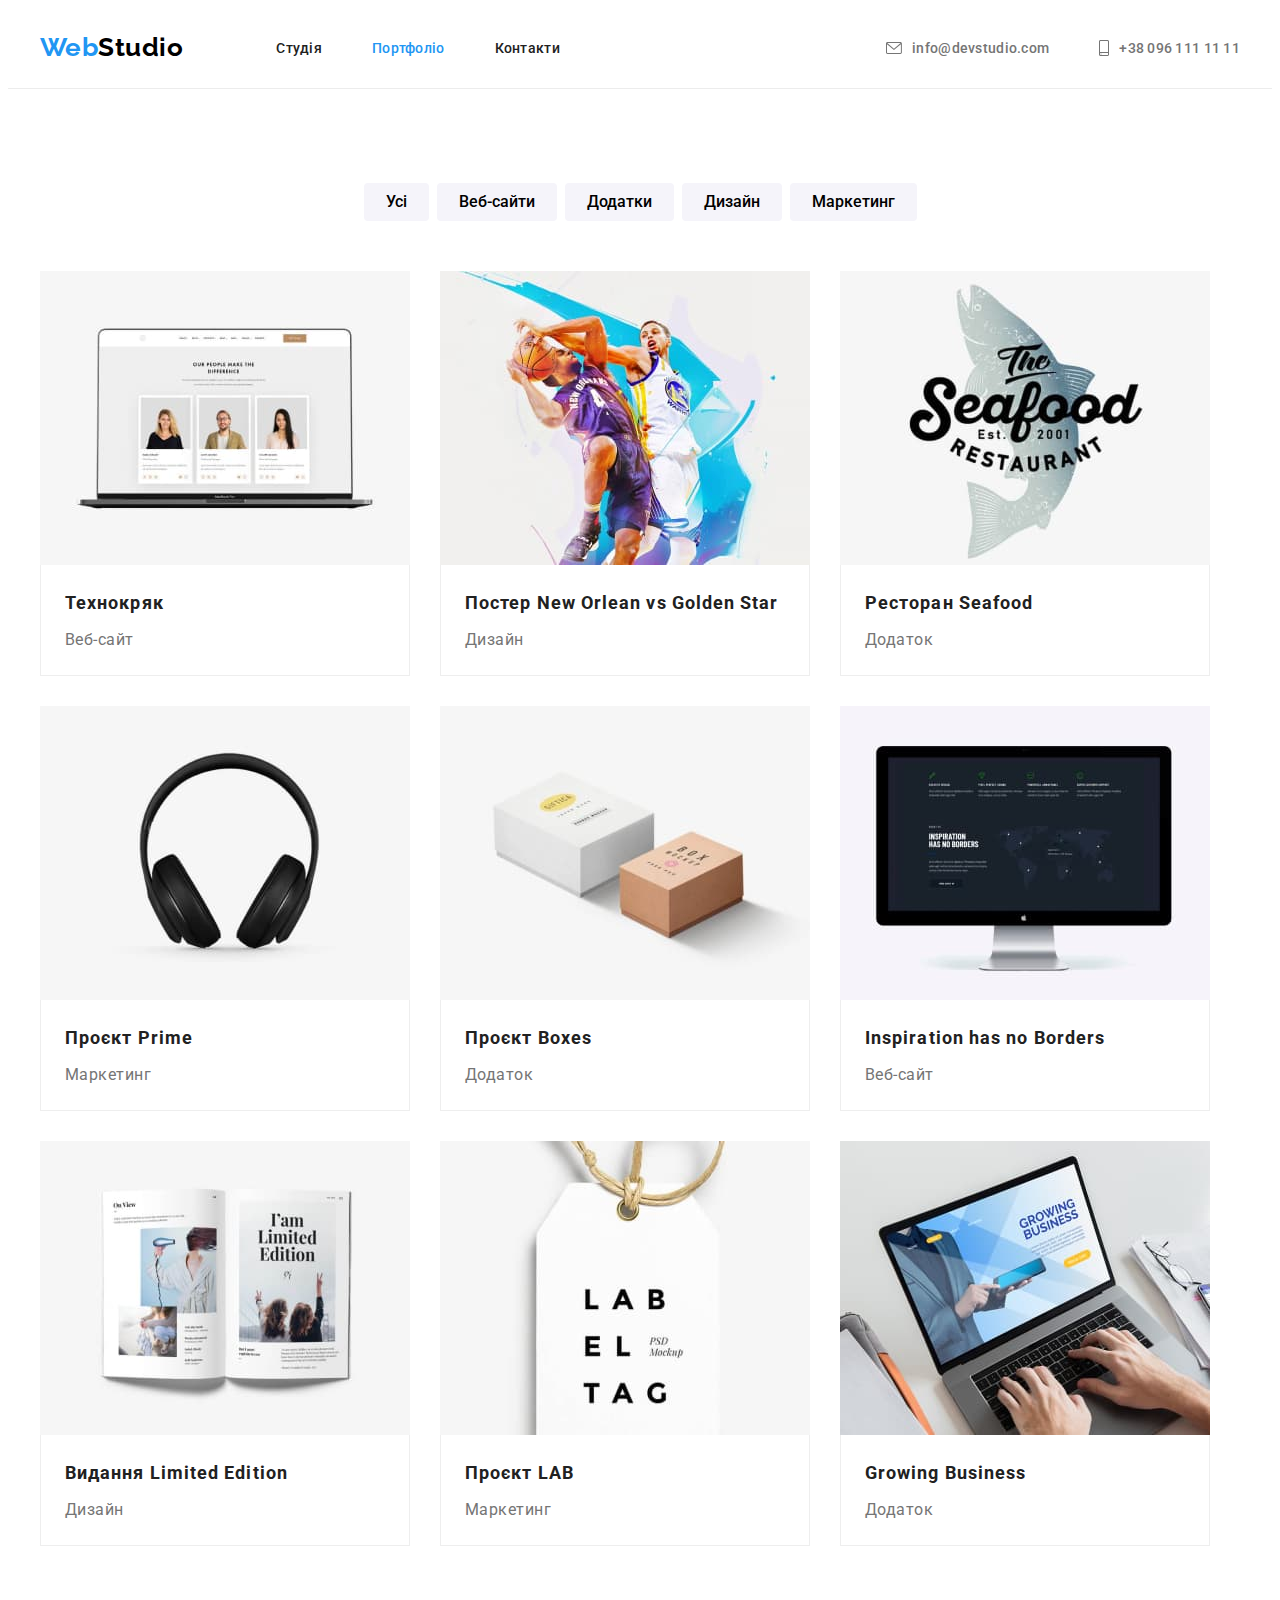
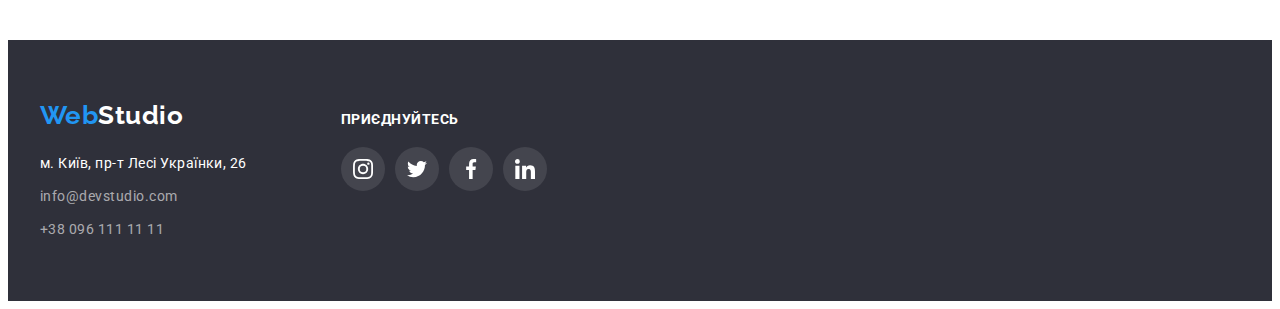
==== portfolio.html @ d18d94ec "Initial commit" ====
<!DOCTYPE html>
<html lang="uk">
  <head>
    <meta charset="UTF-8" />
    <meta http-equiv="X-UA-Compatible" content="IE=edge" />
    <meta name="viewport" content="width=device-width, initial-scale=1.0" />
    <!-- modern normalize -->
    <link
      rel="stylesheet"
      href="https://cdnjs.cloudflare.com/ajax/libs/modern-normalize/1.1.0/modern-normalize.min.css"
      integrity="sha512-wpPYUAdjBVSE4KJnH1VR1HeZfpl1ub8YT/NKx4PuQ5NmX2tKuGu6U/JRp5y+Y8XG2tV+wKQpNHVUX03MfMFn9Q=="
      crossorigin="anonymous"
      referrerpolicy="no-referrer"
    />
    <!-- fonts -->
    <link rel="preconnect" href="https://fonts.googleapis.com" />
    <link rel="preconnect" href="https://fonts.gstatic.com" crossorigin />
    <link
      href="https://fonts.googleapis.com/css2?family=Raleway:wght@700&family=Roboto:wght@400;500;700;900&display=swap"
      rel="stylesheet"
    />
    <!-- fonts end -->
    <link rel="stylesheet" href="./css/styles.css" />
    <title lang="en">Portfolio</title>
  </head>
  <body>
    <!-- хедер з лого, основною навігацією і контактною інформацією -->
    <header class="header">
      <!-- Основна навігація сайту -->
      <div class="container cont-header">
        <a class="logo" lang="en" href="./index.html"><span class="color-logo">Web</span>Studio</a>
        <nav class="nav">
          <ul class="nav-list markers">
            <li class="nav-list-item"><a href="./index.html">Студія</a></li>
            <li class="nav-list-item current-tab">
              <a href="./portfolio.html">Портфоліо</a>
            </li>
            <li class="nav-list-item"><a href="#">Контакти</a></li>
          </ul>
        </nav>
        <ul class="contacts-list markers">
          <li class="contacts-list-item">
            <a lang="en" href="mailto:info@devstudio.com">
              <svg class="contact-icon" width="16" height="12">
                <use href="./images/icons.svg#mail"></use>
              </svg>
              info@devstudio.com</a>
          </li>
          <li class="contacts-list-item">
            <a href="tel:+380961111111">
              <svg class="contact-icon" width="10" height="16">
                <use href="./images/icons.svg#tel"></use>
              </svg>
              +38 096 111 11 11</a>
          </li>
        </ul>
      </div>
    </header>
    <main class="main">
      <!-- Проєкти -->
      <section class="projects section">
        <div class="container">
        <h1 class="visually-hidden">Проєкти</h1>
        <!-- Кнопки -->
        <ul class="projects-nav markers">
          <li class="projects-nav-btn"><button type="button">Усі</button></li>
          <li class="projects-nav-btn">
            <button type="button">Веб-сайти</button>
          </li>
          <li class="projects-nav-btn">
            <button type="button">Додатки</button>
          </li>
          <li class="projects-nav-btn">
            <button type="button">Дизайн</button>
          </li>
          <li class="projects-nav-btn">
            <button type="button">Маркетинг</button>
          </li>
        </ul>
        <!-- Перелік проєктів -->
        <ul class="projects-list markers">
          <li class="projects-list-item">
            <a class="projects-link" href="#" target="_blank" rel="noopener noreferrer nofollow">
              <img
                src="./images/portfolio/project1.jpg"
                alt="Ноутбук з бідкритим вебсайтом"
                width="370"
                height="294"
              />
              <div class="border">
              <h2>Технокряк</h2>
              <p>Веб-сайт</p>
              </div>
            </a>
          </li>
          <li class="projects-list-item">
            <a class="projects-link" href="#" target="_blank" rel="noopener noreferrer nofollow">
              <img
                src="./images/portfolio/project2.jpg"
                alt="Постер з двома баскетболістами в момент гри на світлому фоні"
                width="370"
                height="294"
              />
              <div class="border">
              <h2>Постер <span lang="en">New Orlean vs Golden Star</span></h2>
              <p>Дизайн</p>
              </div>
            </a>
          </li>
          <li class="projects-list-item">
            <a class="projects-link" href="#" target="_blank" rel="noopener noreferrer nofollow">
              <img
                src="./images/portfolio/project3.jpg"
                alt="Логотим з написом і рибою на світлому фоні"
                width="370"
                height="294"
              />
              <div class="border">
              <h2>Ресторан <span lang="en">Seafood</span></h2>
              <p>Додаток</p>
              </div>
            </a>
          </li>
          <li class="projects-list-item">
            <a class="projects-link" href="#" target="_blank" rel="noopener noreferrer nofollow">
              <img
                src="./images/portfolio/project4.jpg"
                alt="Накладні навушники на світлому фоні"
                width="370"
                height="294"
              />
              <div class="border">
              <h2>Проєкт <span lang="en">Prime</span></h2>
              <p>Маркетинг</p>
              </div>
            </a>
          </li>
          <li class="projects-list-item">
            <a class="projects-link" href="#" target="_blank" rel="noopener noreferrer nofollow">
              <img
                src="./images/portfolio/project5.jpg"
                alt="Дві невеликі коробки на білому фоні. Одна біла, друга - картонного кольору"
                width="370"
                height="294"
              />
              <div class="border">
              <h2>Проєкт <span lang="en">Boxes</span></h2>
              <p>Додаток</p>
              </div>
            </a>
          </li>
          <li class="projects-list-item">
            <a class="projects-link" href="#" target="_blank" rel="noopener noreferrer nofollow">
              <img
                src="./images/portfolio/project6.jpg"
                width="370"
                height="294"
                alt="Монітор з відкритим сайтом"
              />
              <div class="border">
              <h2 lang="en">Inspiration has no Borders</h2>
              <p>Веб-сайт</p>
              </div>
            </a>
          </li>
          <li class="projects-list-item">
            <a class="projects-link" href="#" target="_blank" rel="noopener noreferrer nofollow">
              <img
                src="./images/portfolio/project7.jpg"
                alt="Відкрита книга на світлому фоні"
                width="370"
                height="294"
              />
              <div class="border">
              <h2>Видання <span lang="en">Limited Edition</span></h2>
              <p>Дизайн</p>
              </div>
            </a>
          </li>
          <li class="projects-list-item">
            <a class="projects-link" href="#" target="_blank" rel="noopener noreferrer nofollow">
              <img
                src="./images/portfolio/project8.jpg"
                alt="Бірка з логотипом"
                width="370"
                height="294"
              />
              <div class="border">
              <h2>Проєкт <span lang="en">LAB</span></h2>
              <p>Маркетинг</p>
              </div>
            </a>
          </li>
          <li class="projects-list-item">
            <a class="projects-link" href="#" target="_blank" rel="noopener noreferrer nofollow">
              <img
                src="./images/portfolio/project9.jpg"
                alt="Ноутбук на світлому столі з відкритим додатком. Поряд лежать папери та окуляри"
                width="370"
                height="294"
              />
              <div class="border">
              <h2 lang="en">Growing Business</h2>
              <p>Додаток</p>
              </div>
            </a>
          </li>
        </ul>
        </div>
      </section>
    </main>
    <!-- футер з контактною інформацією і лого -->
    <footer class="footer">
      <div class="footer-flex container">
        <div class="first-block">
        <a class="logo foot" lang="en" href="./index.html"
          ><span class="color-logo">Web</span>Studio</a
        >
        <address class="address">
          <ul class="address-list markers">
            <li class="address-list-item location">
              <a
                href="https://goo.gl/maps/iUfUX6XaFT6sFLHfA"
                target="_blank"
                rel="noopener noreferrer nofollow"
                >м. Київ, пр-т Лесі Українки, 26</a
              >
            </li>
            <li class="address-list-item">
              <a lang="en" href="mailto:info@devstudio.com">info@devstudio.com</a>
            </li>
            <li class="address-list-item">
              <a href="tel:+380961111111">+38 096 111 11 11</a>
            </li>
          </ul>
        </address>
        </div>
        <div class="connect">
          <h2 class="connect-title">Приєднуйтесь</h2>
          <ul class="socials-list markers">
                  <li class="socials-list-item"
                    ><a
                      class="socials-link connect-link"
                      href="#"
                      target="_blank"
                      rel="noopener noreferrer nofollow"
                      aria-label="Instagram"
                    >
                      <svg class="socials-icon" width="20" height="20">
                        <use href="./images/icons.svg#instagram"></use>
                      </svg> </a
                  ></li>
                  <li class="socials-list-item"
                    ><a
                      class="socials-link connect-link"
                      href="#"
                      target="_blank"
                      rel="noopener noreferrer nofollow"
                      aria-label="Twitter"
                    >
                      <svg class="socials-icon" width="20" height="20">
                        <use href="./images/icons.svg#twitter"></use>
                      </svg> </a
                  ></li>
                  <li class="socials-list-item">
                    <a
                      class="socials-link connect-link"
                      href="#"
                      target="_blank"
                      rel="noopener noreferrer nofollow"
                      aria-label="Facebook"
                    >
                      <svg class="socials-icon" width="20" height="20">
                        <use href="./images/icons.svg#facebook"></use>
                      </svg> 
                    </a>
                  </li>
                  <li class="socials-list-item"
                    ><a
                      class="socials-link connect-link"
                      href="#"
                      target="_blank"
                      rel="noopener noreferrer nofollow"
                      aria-label="LinkedIn"
                    >
                      <svg class="socials-icon" width="20" height="20">
                        <use href="./images/icons.svg#linkedin"></use>
                      </svg> </a
                  ></li>
                </ul>
        </div>
      </div>
    </footer>
  </body>
</html>
---- css/styles.css ----
:root {
  /* Колір тексту */
  --main-txt-color: #212121;
  --secondary-txt-color: #757575;
  --secondary-logo-color: #000;
  --secondary-title-color: #fff;
  --footer-contacts-color: rgba(255, 255, 255, 0.6);
  /* Колір фону */
  --root-color: #fff;
  --main-background-color: #2f303a;
  --secondary-background-color: #f5f4fa;
  --projects-color: #eee;
  /* Шрифти */
  --main-font: Roboto, sans-serif;
  --secondary-font: Raleway, sans-serif;
  /* Інше */
  --accent-color: #2196f3;
  --btn-accent-color: #188ce8;
  --icon-color: #afb1b8;
}

body {
  font-family: var(--main-font);
  color: var(--main-txt-color);
  letter-spacing: 0.03em;
}

h1,
h2,
h3,
h4.h5,
h6,
p,
ul {
  margin: 0;
  padding: 0;
  border: 0;
}

.markers {
  list-style: none;
}

.visually-hidden {
  position: absolute;
  width: 1px;
  height: 1px;
  margin: -1px;
  border: 0;
  padding: 0;
  white-space: nowrap;
  clip-path: inset(100%);
  clip: rect(0 0 0 0);
  overflow: hidden;
}

.header {
  border-bottom: 1px solid #ececec;
}

.container {
  width: 1200px;
  padding: 0 15px;
  margin: 0 auto;
}

.cont-header {
  display: flex;
}

.logo {
  text-decoration: none;
  font-family: var(--secondary-font);
  font-weight: 700;
  font-size: 26px;
  line-height: calc(31 / 26);
  color: var(--secondary-logo-color);
  padding-top: 24px;
  padding-bottom: 25px;
  margin-right: 93px;
}

.color-logo {
  color: var(--accent-color);
}

.nav {
  margin-right: auto;
}

.nav-list {
  display: flex;
  gap: 50px;
}

.nav-list-item > a {
  text-decoration: none;
  font-weight: 500;
  font-size: 14px;
  line-height: calc(16 / 14);
  letter-spacing: 0.02em;
  color: currentColor;
  display: block;
  padding-top: 32px;
  padding-bottom: 32px;
}

.nav-list-item > a:hover,
.nav-list-item > a:focus {
  color: var(--accent-color);
}

.current-tab {
  color: var(--accent-color);
}

.contacts-list {
  display: flex;
  gap: 50px;
}

.contacts-list-item > a {
  text-decoration: none;
  font-weight: 500;
  font-size: 14px;
  line-height: 16px;
  letter-spacing: 0.02em;
  color: var(--secondary-txt-color);
  display: block;
  padding-top: 32px;
  padding-bottom: 32px;
  display: flex;
  align-items: center;
  gap: 10px;
}

.contacts-list-item > a:hover,
.contacts-list-item > a:focus {
  color: var(--accent-color);
}

.contact-icon {
  fill: currentColor;
}

/* стилізація файлу index.html */

.order {
  background-image: linear-gradient( rgba(47, 48, 58, 0.4), rgba(47, 48, 58, 0.4) ), url(../images/section1/bg.jpg);
  background-repeat: no-repeat;
  background-position: center;
  background-color: rgba(47, 48, 58, 0.4);
  box-sizing: 1600px 600px;
  padding: 200px 0;
}

.order-title {
  font-weight: 900;
  font-size: 44px;
  line-height: calc(60 / 44);
  text-align: center;
  letter-spacing: 0.06em;
  text-transform: uppercase;
  color: var(--secondary-title-color);
  width: 696px;
  margin: 0 auto;
  margin-bottom: 30px;
}

.order-btn {
  display: block;
  width: 216px;
  height: 50px;
  font-family: var(--main-font);
  background-color: var(--accent-color);
  box-shadow: 0px 4px 4px rgba(0, 0, 0, 0.15);
  border-radius: 4px;
  font-weight: 700;
  font-size: 16px;
  line-height: calc(30 / 16);
  letter-spacing: 0.06em;
  color: var(--secondary-title-color);
  cursor: pointer;
  border: 0;
  margin: 0 auto;
  padding: 0;
}

.order-btn:hover,
.order-btn:focus {
  background-color: var(--btn-accent-color);
}

.section {
  padding-top: 94px;
  padding-bottom: 94px;
}

.features {
  padding-top: 94px;
}

.features-list {
  display: flex;
  gap: 30px;
}

.features-list-item {
  width: 270px;
}

.icon-bg {
  height: 120px;
  background-color: var(--secondary-background-color);
  border-radius: 4px;
  display: flex;
  align-items: center;
  justify-content: center;
  margin-bottom: 30px;
}

.features-list-item > h3 {
  font-size: 14px;
  line-height: calc(16 / 14);
  text-transform: uppercase;
  margin-bottom: 10px;
}

.features-list-item > p {
  font-size: 14px;
  line-height: calc(24 / 14);
  color: var(--secondary-txt-color);
}

.services-title {
  font-size: 36px;
  line-height: calc(42 / 36);
  text-align: center;
  margin-bottom: 50px;
}

.services-list {
  display: flex;
  gap: 30px;
}

.services-list-item > img {
  display: block;
}

.team {
  background-color: var(--secondary-background-color);
}

.team-title {
  font-size: 36px;
  line-height: calc(42 / 36);
  text-align: center;
}

.team-title {
  margin-bottom: 50px;
}

.team-list {
  display: flex;
  gap: 30px;
}

.team-list-item {
  width: 270px;
  background-color: var(--root-color);
  box-shadow: 0px 1px 3px rgba(0, 0, 0, 0.12), 0px 1px 1px rgba(0, 0, 0, 0.14),
    0px 2px 1px rgba(0, 0, 0, 0.2);
  border-radius: 0px 0px 4px 4px;
}

.team-list-item > img {
  display: block;
}

.team-info {
  padding: 30px 0;
}

.team-info > h3 {
  font-weight: 500;
  font-size: 16px;
  line-height: calc(19 / 16);
  text-align: center;
  margin-bottom: 10px;
}

.team-info > p {
  font-size: 16px;
  line-height: calc(19 / 16);
  text-align: center;
  color: var(--secondary-txt-color);
  margin-bottom: 16px;
}

.socials-list {
  display: flex;
  justify-content: center;
  gap: 10px;
}

.socials-link {
  display: flex;
  align-items: center;
  justify-content: center;
  width: 44px;
  height: 44px;
  border-radius: 50%;
  color: var(--icon-color);
  fill: currentColor;
}

.socials-link:hover,
.socials-link:focus {
  color: var(--secondary-title-color);
  background-color: var(--accent-color);
}

.clients-title {
  font-size: 36px;
  line-height: calc(42 / 36);
  text-align: center;
  color: var(--main-txt-color);
  margin-bottom: 50px;
}

.clients-list {
  display: flex;
  gap: 30px;
}

.clients-list-item > a {
  display: flex;
  align-items: center;
  justify-content: center;
  width: 170px;
  height: 92px;
  color: var(--icon-color);
  border: 1px solid var(--icon-color);
  border-radius: 4px;
  fill: currentColor;
}

.clients-list-item > a:hover,
.clients-list-item > a:focus {
  color: var(--accent-color);
  border-color: var(--accent-color);
}

/* завершення стилізації файлу index.html */

/* стилізація файлу portfolio */

.projects-nav {
  display: flex;
  margin: 0 auto 50px;
  justify-content: center;
  gap: 8px;
}

.projects-nav-btn > button {
  font-family: var(--main-font);
  background-color: var(--secondary-background-color);
  border-radius: 4px;
  font-weight: 500;
  font-size: 16px;
  line-height: calc(26 / 16);
  text-align: center;
  border: 0;
  padding: 6px 22px;
}

.projects-nav-btn > button:hover,
.projects-nav-btn > button:focus {
  color: var(--secondary-title-color);
  background-color: var(--accent-color);
  box-shadow: 0px 3px 1px rgba(0, 0, 0, 0.1), 0px 1px 2px rgba(0, 0, 0, 0.08),
    0px 2px 2px rgba(0, 0, 0, 0.12);
  border-radius: 4px;
  cursor: pointer;
}

.projects-list {
  display: flex;
  flex-wrap: wrap;
  gap: 30px;
}

.projects-list-item {
  width: 370px;
}

.projects-link {
  display: block;
  text-decoration: none;
  color: currentColor;
}

.projects-link:hover,
.projects-link:focus {
  box-shadow: 0px 1px 1px rgba(0, 0, 0, 0.12), 0px 4px 4px rgba(0, 0, 0, 0.06),
    1px 4px 6px rgba(0, 0, 0, 0.16);
}

.projects-link > img {
  display: block;
}

.border {
  border-left: 1px solid #eee;
  border-right: 1px solid #eee;
  border-bottom: 1px solid #eee;
  padding: 20px 24px;
}

.border > h2 {
  font-size: 18px;
  line-height: calc(36 / 18);
  letter-spacing: 0.06em;
  margin-bottom: 4px;
}

.border > p {
  font-size: 16px;
  line-height: calc(30 / 16);
  color: var(--secondary-txt-color);
}

/* завершення стилізації файлу portfolio */

.footer {
  background-color: var(--main-background-color);
  padding: 60px 0;
}

.footer-flex {
  display: flex;
  align-items: baseline;
}

.first-block {
  width: 231px;
  margin-right: 70px;
}

.foot {
  color: var(--secondary-title-color);
  display: inline-block;
  padding: 0;
  margin-right: 0;
  margin-bottom: 20px;
}

.address-list-item:not(:last-child) {
  margin-bottom: 9px;
}

.address-list-item > a {
  font-style: normal;
  text-decoration: none;
  font-size: 14px;
  line-height: calc(24 / 14);
  color: var(--footer-contacts-color);
}

.location > a {
  color: var(--secondary-title-color);
}

.address-list-item > a:hover,
.address-list-item > a:focus {
  color: var(--accent-color);
}

.connect {
  width: 206px;
}

.connect-title {
  font-weight: 700;
  font-size: 14px;
  line-height: calc(16 / 14);
  text-transform: uppercase;
  color: var(--secondary-title-color);
  margin-bottom: 20px;
}

.connect-link {
  color: var(--secondary-title-color);
  background-color: rgba(255, 255, 255, 0.1);
}
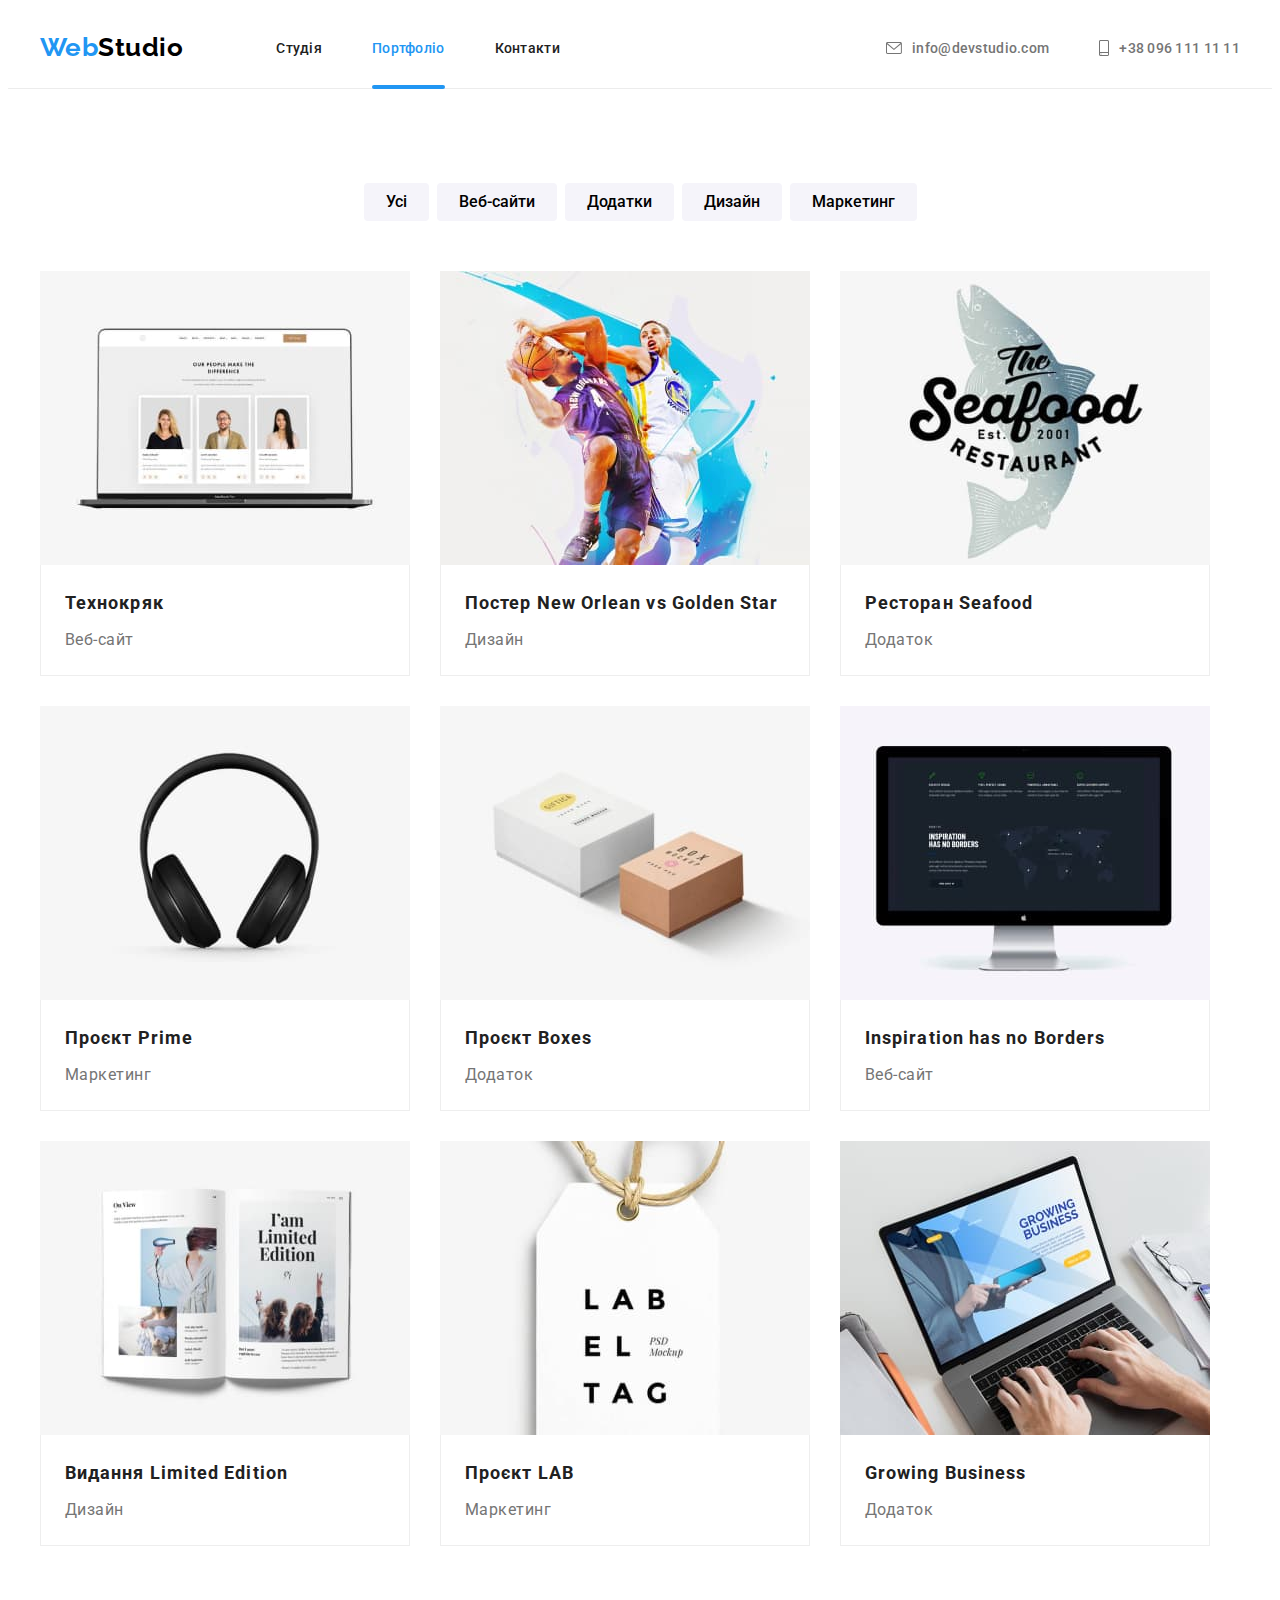
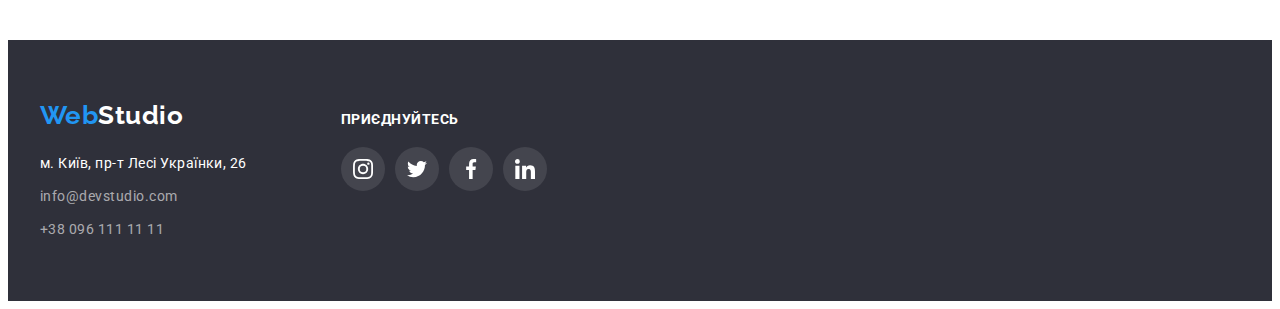
==== commit 3fcdd13c: "додав overlay до проєктів" ====
--- a/portfolio.html
+++ b/portfolio.html
@@ -44,14 +44,16 @@
               <svg class="contact-icon" width="16" height="12">
                 <use href="./images/icons.svg#mail"></use>
               </svg>
-              info@devstudio.com</a>
+              info@devstudio.com</a
+            >
           </li>
           <li class="contacts-list-item">
             <a href="tel:+380961111111">
               <svg class="contact-icon" width="10" height="16">
                 <use href="./images/icons.svg#tel"></use>
               </svg>
-              +38 096 111 11 11</a>
+              +38 096 111 11 11</a
+            >
           </li>
         </ul>
       </div>
@@ -60,152 +62,196 @@
       <!-- Проєкти -->
       <section class="projects section">
         <div class="container">
-        <h1 class="visually-hidden">Проєкти</h1>
-        <!-- Кнопки -->
-        <ul class="projects-nav markers">
-          <li class="projects-nav-btn"><button type="button">Усі</button></li>
-          <li class="projects-nav-btn">
-            <button type="button">Веб-сайти</button>
-          </li>
-          <li class="projects-nav-btn">
-            <button type="button">Додатки</button>
-          </li>
-          <li class="projects-nav-btn">
-            <button type="button">Дизайн</button>
-          </li>
-          <li class="projects-nav-btn">
-            <button type="button">Маркетинг</button>
-          </li>
-        </ul>
-        <!-- Перелік проєктів -->
-        <ul class="projects-list markers">
-          <li class="projects-list-item">
-            <a class="projects-link" href="#" target="_blank" rel="noopener noreferrer nofollow">
-              <img
-                src="./images/portfolio/project1.jpg"
-                alt="Ноутбук з бідкритим вебсайтом"
-                width="370"
-                height="294"
-              />
-              <div class="border">
-              <h2>Технокряк</h2>
-              <p>Веб-сайт</p>
-              </div>
-            </a>
-          </li>
-          <li class="projects-list-item">
-            <a class="projects-link" href="#" target="_blank" rel="noopener noreferrer nofollow">
-              <img
-                src="./images/portfolio/project2.jpg"
-                alt="Постер з двома баскетболістами в момент гри на світлому фоні"
-                width="370"
-                height="294"
-              />
-              <div class="border">
-              <h2>Постер <span lang="en">New Orlean vs Golden Star</span></h2>
-              <p>Дизайн</p>
-              </div>
-            </a>
-          </li>
-          <li class="projects-list-item">
-            <a class="projects-link" href="#" target="_blank" rel="noopener noreferrer nofollow">
-              <img
-                src="./images/portfolio/project3.jpg"
-                alt="Логотим з написом і рибою на світлому фоні"
-                width="370"
-                height="294"
-              />
-              <div class="border">
-              <h2>Ресторан <span lang="en">Seafood</span></h2>
-              <p>Додаток</p>
-              </div>
-            </a>
-          </li>
-          <li class="projects-list-item">
-            <a class="projects-link" href="#" target="_blank" rel="noopener noreferrer nofollow">
-              <img
-                src="./images/portfolio/project4.jpg"
-                alt="Накладні навушники на світлому фоні"
-                width="370"
-                height="294"
-              />
-              <div class="border">
-              <h2>Проєкт <span lang="en">Prime</span></h2>
-              <p>Маркетинг</p>
-              </div>
-            </a>
-          </li>
-          <li class="projects-list-item">
-            <a class="projects-link" href="#" target="_blank" rel="noopener noreferrer nofollow">
-              <img
-                src="./images/portfolio/project5.jpg"
-                alt="Дві невеликі коробки на білому фоні. Одна біла, друга - картонного кольору"
-                width="370"
-                height="294"
-              />
-              <div class="border">
-              <h2>Проєкт <span lang="en">Boxes</span></h2>
-              <p>Додаток</p>
-              </div>
-            </a>
-          </li>
-          <li class="projects-list-item">
-            <a class="projects-link" href="#" target="_blank" rel="noopener noreferrer nofollow">
-              <img
-                src="./images/portfolio/project6.jpg"
-                width="370"
-                height="294"
-                alt="Монітор з відкритим сайтом"
-              />
-              <div class="border">
-              <h2 lang="en">Inspiration has no Borders</h2>
-              <p>Веб-сайт</p>
-              </div>
-            </a>
-          </li>
-          <li class="projects-list-item">
-            <a class="projects-link" href="#" target="_blank" rel="noopener noreferrer nofollow">
-              <img
-                src="./images/portfolio/project7.jpg"
-                alt="Відкрита книга на світлому фоні"
-                width="370"
-                height="294"
-              />
-              <div class="border">
-              <h2>Видання <span lang="en">Limited Edition</span></h2>
-              <p>Дизайн</p>
-              </div>
-            </a>
-          </li>
-          <li class="projects-list-item">
-            <a class="projects-link" href="#" target="_blank" rel="noopener noreferrer nofollow">
-              <img
-                src="./images/portfolio/project8.jpg"
-                alt="Бірка з логотипом"
-                width="370"
-                height="294"
-              />
-              <div class="border">
-              <h2>Проєкт <span lang="en">LAB</span></h2>
-              <p>Маркетинг</p>
-              </div>
-            </a>
-          </li>
-          <li class="projects-list-item">
-            <a class="projects-link" href="#" target="_blank" rel="noopener noreferrer nofollow">
-              <img
-                src="./images/portfolio/project9.jpg"
-                alt="Ноутбук на світлому столі з відкритим додатком. Поряд лежать папери та окуляри"
-                width="370"
-                height="294"
-              />
-              <div class="border">
-              <h2 lang="en">Growing Business</h2>
-              <p>Додаток</p>
-              </div>
-            </a>
-          </li>
-        </ul>
+          <h1 class="visually-hidden">Проєкти</h1>
+          <!-- Кнопки -->
+          <ul class="projects-nav markers">
+            <li class="projects-nav-btn"><button type="button">Усі</button></li>
+            <li class="projects-nav-btn">
+              <button type="button">Веб-сайти</button>
+            </li>
+            <li class="projects-nav-btn">
+              <button type="button">Додатки</button>
+            </li>
+            <li class="projects-nav-btn">
+              <button type="button">Дизайн</button>
+            </li>
+            <li class="projects-nav-btn">
+              <button type="button">Маркетинг</button>
+            </li>
+          </ul>
+          <!-- Перелік проєктів -->
+          <ul class="projects-list markers">
+            <li class="projects-list-item">
+              <a class="projects-link" href="#" target="_blank" rel="noopener noreferrer nofollow">
+                <div class="overlay-area"><img
+                  src="./images/portfolio/project1.jpg"
+                  alt="Ноутбук з бідкритим вебсайтом"
+                  width="370"
+                  height="294"
+                />
+                <div class="overlay">
+                  <p>Ресурс пропонує комплексні пропозиції з різним рівнем функціоналу та сервісів. Все це дозволить відвідувачу отримати вичерпні відомості про компанію чи приватну особу.</p>
+                </div>
+                </div>
+                <div class="border">
+                  <h2>Технокряк</h2>
+                  <p>Веб-сайт</p>
+                </div>
+              </a>
+            </li>
+            <li class="projects-list-item">
+              <a class="projects-link" href="#" target="_blank" rel="noopener noreferrer nofollow">
+                <div class="overlay-area">
+                <img
+                  src="./images/portfolio/project2.jpg"
+                  alt="Постер з двома баскетболістами в момент гри на світлому фоні"
+                  width="370"
+                  height="294"
+                />
+                <div class="overlay">
+                  <p>Ресурс пропонує комплексні пропозиції з різним рівнем функціоналу та сервісів. Все це дозволить відвідувачу отримати вичерпні відомості про компанію чи приватну особу.</p>
+                </div>
+                </div>
+                <div class="border">
+                  <h2>Постер <span lang="en">New Orlean vs Golden Star</span></h2>
+                  <p>Дизайн</p>
+                </div>
+              </a>
+            </li>
+            <li class="projects-list-item">
+              <a class="projects-link" href="#" target="_blank" rel="noopener noreferrer nofollow">
+                <div class="overlay-area">
+                <img
+                  src="./images/portfolio/project3.jpg"
+                  alt="Логотим з написом і рибою на світлому фоні"
+                  width="370"
+                  height="294"
+                />
+                <div class="overlay">
+                  <p>Ресурс пропонує комплексні пропозиції з різним рівнем функціоналу та сервісів. Все це дозволить відвідувачу отримати вичерпні відомості про компанію чи приватну особу.</p>
+                </div>
+                </div>
+                <div class="border">
+                  <h2>Ресторан <span lang="en">Seafood</span></h2>
+                  <p>Додаток</p>
+                </div>
+              </a>
+            </li>
+            <li class="projects-list-item">
+              <a class="projects-link" href="#" target="_blank" rel="noopener noreferrer nofollow">
+                <div class="overlay-area">
+                <img
+                  src="./images/portfolio/project4.jpg"
+                  alt="Накладні навушники на світлому фоні"
+                  width="370"
+                  height="294"
+                />
+                <div class="overlay">
+                  <p>Ресурс пропонує комплексні пропозиції з різним рівнем функціоналу та сервісів. Все це дозволить відвідувачу отримати вичерпні відомості про компанію чи приватну особу.</p>
+                </div>
+                </div>
+                <div class="border">
+                  <h2>Проєкт <span lang="en">Prime</span></h2>
+                  <p>Маркетинг</p>
+                </div>
+              </a>
+            </li>
+            <li class="projects-list-item">
+              <a class="projects-link" href="#" target="_blank" rel="noopener noreferrer nofollow">
+                <div class="overlay-area">
+                <img
+                  src="./images/portfolio/project5.jpg"
+                  alt="Дві невеликі коробки на білому фоні. Одна біла, друга - картонного кольору"
+                  width="370"
+                  height="294"
+                />
+                <div class="overlay">
+                  <p>Ресурс пропонує комплексні пропозиції з різним рівнем функціоналу та сервісів. Все це дозволить відвідувачу отримати вичерпні відомості про компанію чи приватну особу.</p>
+                </div>
+                </div>
+                <div class="border">
+                  <h2>Проєкт <span lang="en">Boxes</span></h2>
+                  <p>Додаток</p>
+                </div>
+              </a>
+            </li>
+            <li class="projects-list-item">
+              <a class="projects-link" href="#" target="_blank" rel="noopener noreferrer nofollow">
+                <div class="overlay-area">
+                <img
+                  src="./images/portfolio/project6.jpg"
+                  width="370"
+                  height="294"
+                  alt="Монітор з відкритим сайтом"
+                />
+                <div class="overlay">
+                  <p>Ресурс пропонує комплексні пропозиції з різним рівнем функціоналу та сервісів. Все це дозволить відвідувачу отримати вичерпні відомості про компанію чи приватну особу.</p>
+                </div>
+                </div>
+                <div class="border">
+                  <h2 lang="en">Inspiration has no Borders</h2>
+                  <p>Веб-сайт</p>
+                </div>
+              </a>
+            </li>
+            <li class="projects-list-item">
+              <a class="projects-link" href="#" target="_blank" rel="noopener noreferrer nofollow">
+                <div class="overlay-area">
+                <img
+                  src="./images/portfolio/project7.jpg"
+                  alt="Відкрита книга на світлому фоні"
+                  width="370"
+                  height="294"
+                />
+                <div class="overlay">
+                  <p>Ресурс пропонує комплексні пропозиції з різним рівнем функціоналу та сервісів. Все це дозволить відвідувачу отримати вичерпні відомості про компанію чи приватну особу.</p>
+                </div>
+                </div>
+                <div class="border">
+                  <h2>Видання <span lang="en">Limited Edition</span></h2>
+                  <p>Дизайн</p>
+                </div>
+              </a>
+            </li>
+            <li class="projects-list-item">
+              <a class="projects-link" href="#" target="_blank" rel="noopener noreferrer nofollow">
+                <div class="overlay-area">
+                <img
+                  src="./images/portfolio/project8.jpg"
+                  alt="Бірка з логотипом"
+                  width="370"
+                  height="294"
+                />
+                <div class="overlay">
+                  <p>Ресурс пропонує комплексні пропозиції з різним рівнем функціоналу та сервісів. Все це дозволить відвідувачу отримати вичерпні відомості про компанію чи приватну особу.</p>
+                </div>
+                </div>
+                <div class="border">
+                  <h2>Проєкт <span lang="en">LAB</span></h2>
+                  <p>Маркетинг</p>
+                </div>
+              </a>
+            </li>
+            <li class="projects-list-item">
+              <a class="projects-link" href="#" target="_blank" rel="noopener noreferrer nofollow">
+                <div class="overlay-area">
+                <img
+                  src="./images/portfolio/project9.jpg"
+                  alt="Ноутбук на світлому столі з відкритим додатком. Поряд лежать папери та окуляри"
+                  width="370"
+                  height="294"
+                />
+                <div class="overlay">
+                  <p>Ресурс пропонує комплексні пропозиції з різним рівнем функціоналу та сервісів. Все це дозволить відвідувачу отримати вичерпні відомості про компанію чи приватну особу.</p>
+                </div>
+                </div>
+                <div class="border">
+                  <h2 lang="en">Growing Business</h2>
+                  <p>Додаток</p>
+                </div>
+              </a>
+            </li>
+          </ul>
         </div>
       </section>
     </main>
@@ -213,83 +259,83 @@
     <footer class="footer">
       <div class="footer-flex container">
         <div class="first-block">
-        <a class="logo foot" lang="en" href="./index.html"
-          ><span class="color-logo">Web</span>Studio</a
-        >
-        <address class="address">
-          <ul class="address-list markers">
-            <li class="address-list-item location">
-              <a
-                href="https://goo.gl/maps/iUfUX6XaFT6sFLHfA"
-                target="_blank"
-                rel="noopener noreferrer nofollow"
-                >м. Київ, пр-т Лесі Українки, 26</a
-              >
-            </li>
-            <li class="address-list-item">
-              <a lang="en" href="mailto:info@devstudio.com">info@devstudio.com</a>
-            </li>
-            <li class="address-list-item">
-              <a href="tel:+380961111111">+38 096 111 11 11</a>
-            </li>
-          </ul>
-        </address>
+          <a class="logo foot" lang="en" href="./index.html"
+            ><span class="color-logo">Web</span>Studio</a
+          >
+          <address class="address">
+            <ul class="address-list markers">
+              <li class="address-list-item location">
+                <a
+                  href="https://goo.gl/maps/iUfUX6XaFT6sFLHfA"
+                  target="_blank"
+                  rel="noopener noreferrer nofollow"
+                  >м. Київ, пр-т Лесі Українки, 26</a
+                >
+              </li>
+              <li class="address-list-item">
+                <a lang="en" href="mailto:info@devstudio.com">info@devstudio.com</a>
+              </li>
+              <li class="address-list-item">
+                <a href="tel:+380961111111">+38 096 111 11 11</a>
+              </li>
+            </ul>
+          </address>
         </div>
         <div class="connect">
           <h2 class="connect-title">Приєднуйтесь</h2>
           <ul class="socials-list markers">
-                  <li class="socials-list-item"
-                    ><a
-                      class="socials-link connect-link"
-                      href="#"
-                      target="_blank"
-                      rel="noopener noreferrer nofollow"
-                      aria-label="Instagram"
-                    >
-                      <svg class="socials-icon" width="20" height="20">
-                        <use href="./images/icons.svg#instagram"></use>
-                      </svg> </a
-                  ></li>
-                  <li class="socials-list-item"
-                    ><a
-                      class="socials-link connect-link"
-                      href="#"
-                      target="_blank"
-                      rel="noopener noreferrer nofollow"
-                      aria-label="Twitter"
-                    >
-                      <svg class="socials-icon" width="20" height="20">
-                        <use href="./images/icons.svg#twitter"></use>
-                      </svg> </a
-                  ></li>
-                  <li class="socials-list-item">
-                    <a
-                      class="socials-link connect-link"
-                      href="#"
-                      target="_blank"
-                      rel="noopener noreferrer nofollow"
-                      aria-label="Facebook"
-                    >
-                      <svg class="socials-icon" width="20" height="20">
-                        <use href="./images/icons.svg#facebook"></use>
-                      </svg> 
-                    </a>
-                  </li>
-                  <li class="socials-list-item"
-                    ><a
-                      class="socials-link connect-link"
-                      href="#"
-                      target="_blank"
-                      rel="noopener noreferrer nofollow"
-                      aria-label="LinkedIn"
-                    >
-                      <svg class="socials-icon" width="20" height="20">
-                        <use href="./images/icons.svg#linkedin"></use>
-                      </svg> </a
-                  ></li>
-                </ul>
+            <li class="socials-list-item"
+              ><a
+                class="socials-link connect-link"
+                href="#"
+                target="_blank"
+                rel="noopener noreferrer nofollow"
+                aria-label="Instagram"
+              >
+                <svg class="socials-icon" width="20" height="20">
+                  <use href="./images/icons.svg#instagram"></use>
+                </svg> </a
+            ></li>
+            <li class="socials-list-item"
+              ><a
+                class="socials-link connect-link"
+                href="#"
+                target="_blank"
+                rel="noopener noreferrer nofollow"
+                aria-label="Twitter"
+              >
+                <svg class="socials-icon" width="20" height="20">
+                  <use href="./images/icons.svg#twitter"></use>
+                </svg> </a
+            ></li>
+            <li class="socials-list-item">
+              <a
+                class="socials-link connect-link"
+                href="#"
+                target="_blank"
+                rel="noopener noreferrer nofollow"
+                aria-label="Facebook"
+              >
+                <svg class="socials-icon" width="20" height="20">
+                  <use href="./images/icons.svg#facebook"></use>
+                </svg>
+              </a>
+            </li>
+            <li class="socials-list-item"
+              ><a
+                class="socials-link connect-link"
+                href="#"
+                target="_blank"
+                rel="noopener noreferrer nofollow"
+                aria-label="LinkedIn"
+              >
+                <svg class="socials-icon" width="20" height="20">
+                  <use href="./images/icons.svg#linkedin"></use>
+                </svg> </a
+            ></li>
+          </ul>
         </div>
       </div>
     </footer>
   </body>
-</html>+</html>
--- a/css/styles.css
+++ b/css/styles.css
@@ -103,6 +103,8 @@
   display: block;
   padding-top: 32px;
   padding-bottom: 32px;
+
+  transition: color 250ms cubic-bezier(0.4, 0, 0.2, 1);
 }
 
 .nav-list-item > a:hover,
@@ -112,6 +114,18 @@
 
 .current-tab {
   color: var(--accent-color);
+  position: relative;
+}
+
+.current-tab::after {
+  content: '';
+  display: block;
+  position: absolute;
+  bottom: -1px;
+  width: 100%;
+  height: 4px;
+  background-color: var(--accent-color);
+  border-radius: 2px;
 }
 
 .contacts-list {
@@ -132,6 +146,8 @@
   display: flex;
   align-items: center;
   gap: 10px;
+
+  transition: color 250ms cubic-bezier(0.4, 0, 0.2, 1);
 }
 
 .contacts-list-item > a:hover,
@@ -146,7 +162,8 @@
 /* стилізація файлу index.html */
 
 .order {
-  background-image: linear-gradient( rgba(47, 48, 58, 0.4), rgba(47, 48, 58, 0.4) ), url(../images/section1/bg.jpg);
+  background-image: linear-gradient(rgba(47, 48, 58, 0.4), rgba(47, 48, 58, 0.4)),
+    url(../images/section1/bg.jpg);
   background-repeat: no-repeat;
   background-position: center;
   background-color: rgba(47, 48, 58, 0.4);
@@ -184,6 +201,8 @@
   border: 0;
   margin: 0 auto;
   padding: 0;
+
+  transition: background-color 250ms cubic-bezier(0.4, 0, 0.2, 1);
 }
 
 .order-btn:hover,
@@ -244,8 +263,29 @@
   gap: 30px;
 }
 
+.services-list-item {
+  position: relative;
+}
+
 .services-list-item > img {
   display: block;
+}
+
+.services-description {
+  position: absolute;
+  bottom: 0;
+  background-color: rgba(47, 48, 58, 0.8);
+  width: 100%;
+}
+
+.services-description > p {
+  font-weight: 700;
+  font-size: 14px;
+  line-height: calc(16 / 14);
+  text-align: center;
+  text-transform: uppercase;
+  color: var(--secondary-title-color);
+  padding: 27px 0;
 }
 
 .team {
@@ -314,6 +354,9 @@
   border-radius: 50%;
   color: var(--icon-color);
   fill: currentColor;
+
+  transition: color 250ms cubic-bezier(0.4, 0, 0.2, 1),
+    background-color 250ms cubic-bezier(0.4, 0, 0.2, 1);
 }
 
 .socials-link:hover,
@@ -345,6 +388,9 @@
   border: 1px solid var(--icon-color);
   border-radius: 4px;
   fill: currentColor;
+
+  transition: color 250ms cubic-bezier(0.4, 0, 0.2, 1),
+    background-color 250ms cubic-bezier(0.4, 0, 0.2, 1);
 }
 
 .clients-list-item > a:hover,
@@ -374,6 +420,10 @@
   text-align: center;
   border: 0;
   padding: 6px 22px;
+
+  transition: color 250ms cubic-bezier(0.4, 0, 0.2, 1),
+    background-color 250ms cubic-bezier(0.4, 0, 0.2, 1),
+    box-shadow 250ms cubic-bezier(0.4, 0, 0.2, 1);
 }
 
 .projects-nav-btn > button:hover,
@@ -400,6 +450,9 @@
   display: block;
   text-decoration: none;
   color: currentColor;
+  position: relative;
+
+  transition: box-shadow 250ms cubic-bezier(0.4, 0, 0.2, 1);
 }
 
 .projects-link:hover,
@@ -408,8 +461,38 @@
     1px 4px 6px rgba(0, 0, 0, 0.16);
 }
 
-.projects-link > img {
-  display: block;
+.overlay-area {
+  position: relative;
+  overflow: hidden;
+}
+
+.overlay-area > img {
+  display: block;
+}
+
+.overlay {
+  position: absolute;
+  top: 0;
+  left: 0;
+  width: 100%;
+  height: 100%;
+  transform: translateY(100%);
+  background-color: rgba(33, 150, 243, 0.9);
+  transition: transform 250ms cubic-bezier(0.4, 0, 0.2, 1);
+  display: flex;
+  justify-content: center;
+  align-items: center;
+}
+
+.overlay-area:hover .overlay {
+  transform: translateY(0);
+}
+
+.overlay > p {
+  font-size: 18px;
+  line-height: calc(28/18);
+  color: var(--secondary-title-color);
+  width: 322px;
 }
 
 .border {
@@ -467,6 +550,8 @@
   font-size: 14px;
   line-height: calc(24 / 14);
   color: var(--footer-contacts-color);
+
+  transition: color 250ms cubic-bezier(0.4, 0, 0.2, 1);
 }
 
 .location > a {
